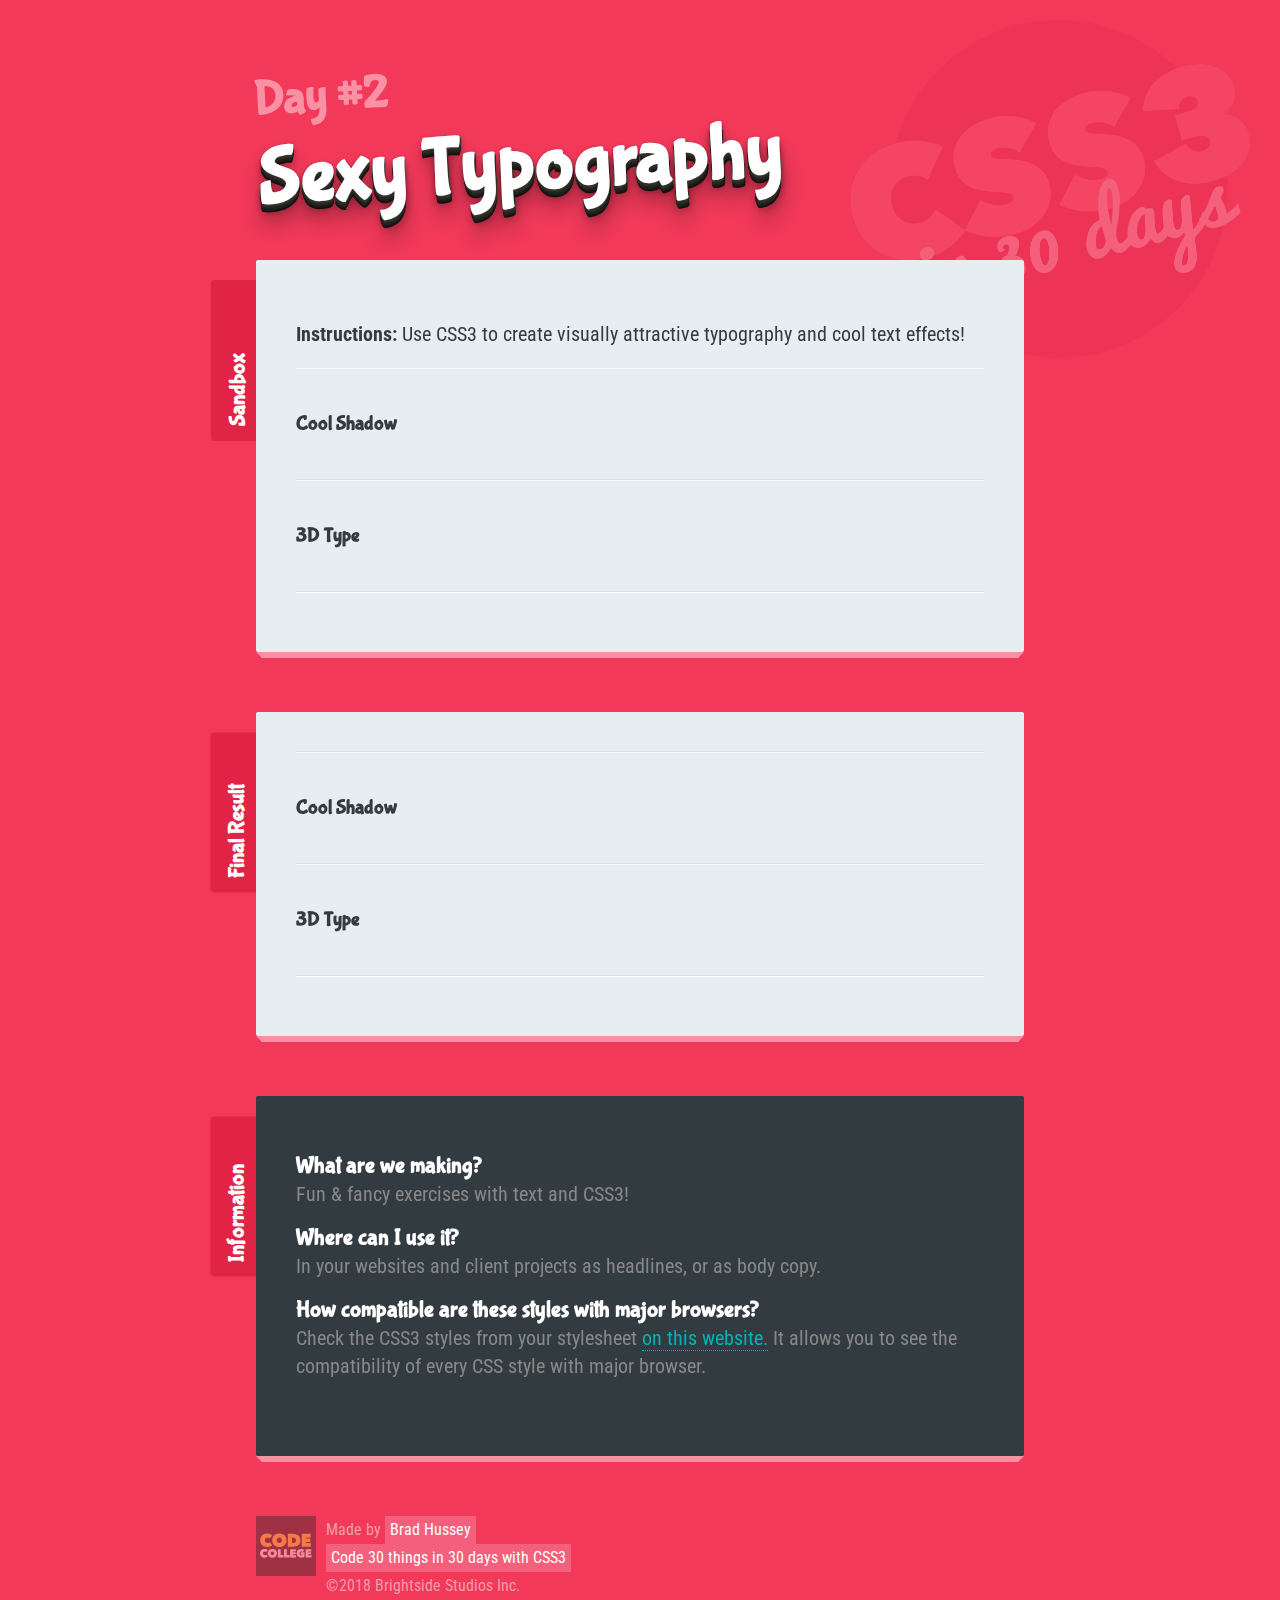
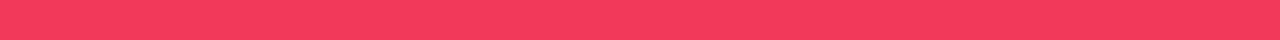
==== 2 - Sexy Typography/index.html @ b45cb70b "Day 5 - useful broken images" ====
<!--
  Message from Brad:
  Thanks for watching CSS3 in 30 Days! You're awesome.
  Want more fun design & coding courses? Check out my website.

  https://codecollege.ca
  (it's free to start)
-->

<!DOCTYPE html>
<html>
  <head>
    <meta charset="utf-8">
    <title>Sexy Typography | Code 30 Things in 30 Days with CSS3</title>

    <!-- NORMALIZE CSS -->
    <link rel="stylesheet" href="../_theme-styles/normalize.css">

    <!-- PROJECT THEME CSS -->
    <link rel="stylesheet" href="../_theme-styles/theme.css">

    <!-- FINAL PROJECT CSS (use for reference) -->
    <link rel="stylesheet" href="final.css">

    <!-- SANDBOX CSS (this is your file!) -->
    <link rel="stylesheet" href="sandbox.css">

<link href="https://fonts.googleapis.com/css?family=Bubblegum+Sans|Nova+Mono|Roboto+Condensed" rel="stylesheet">
  </head>
  <body>
    <h1><small>Day #2</small> Sexy Typography</h1>



    <div class="sandbox">
      <h2>Sandbox <small>This is where you play</small></h2>
      <div class="content">

        <p><strong>Instructions:</strong> Use CSS3 to create visually attractive typography and cool text effects!</p>

        <section>

          <h4 class="shadow-typo">Cool Shadow</h4>

        </section>

        <section>

          <h4 class="threedee-typo">3D Type</h4>

        </section>

      </div>
    </div>

    <div class="final-result">
        <h2>Final Result <small>Use this for reference!</small></h2>
        <div class="content">

          <section>

            <h4 class="final__shadow-typo">Cool Shadow</h4>

          </section>

          <section>

            <h4 class="final__threedee-typo">3D Type</h4>

          </section>

        </div>
    </div>

    <div class="info">
      <h2>Information <small>About this lesson</small></h2>
      <h3>What are we making?</h3>
      <p>Fun &amp; fancy exercises with text and CSS3!</p>

      <h3>Where can I use it?</h3>
      <p>In your websites and client projects as headlines, or as body copy.</p>

      <h3>How compatible are these styles with major browsers?</h3>
      <p>Check the CSS3 styles from your stylesheet <a href="http://caniuse.com/">on this website.</a> It allows you to see the compatibility of every CSS style with major browser.</p>
    </div>

    <footer>
      <div class="logo">
        <a href="http://codecollege.ca/" id="logo">

          <img src="../_theme-styles/img/bggray.svg" width="60px" id="logo_bg-gray">
          <img src="../_theme-styles/img/bgyellow.svg" width="60px" id="logo_bg-yellow">
          <img src="../_theme-styles/img/codecollegelogo.svg" width="60px" id="logo_codecollege">

          <!-- <img src="../_theme-styles/img/codecollegelogo.png" alt="Learn to Code at CodeCollege.ca" height="60px"> -->

        </a>
      </div>
      <div class="made-by">
        Made by <a href="http://bradhussey.ca/">Brad Hussey</a>
      </div>
      <div class="course">
        <a href="http://codecollege.ca/">Code 30 things in 30 days with CSS3</a>
      </div>
      <div class="copyright">
        &copy;2018 Brightside Studios Inc.
      </div>
    </footer>
  </body>
</html>
---- _theme-styles/theme.css ----
/* ========================================
   THEME.CSS
   These are the styles for the theme of
   the lesson.

   Course:  CSS3 in 30 Days
   Author:  Brad Hussey
   Website: codecollege.ca
   ====================================== */

body {
  font-family: 'Roboto Condensed', "Helvetica Neue", Helvetica, Arial, sans-serif;

  /* DARK PINK */
  background: #f2395a;

  /*TEAL*/
  /*background: #00B3B4;*/

  font-size: 20px;
  line-height: 28px;
  color: #323b40;
  margin: 40px 0;
}

  body::before {
    position: fixed;
    content: "";
    height: 400px;
    width: 400px;
    top: 20px;
    right: 30px;
    background: url('../_theme-styles/img/CSS30_Logo.png') no-repeat;
    background-size: 100%;
    opacity: .2;
  }


h1,h2,h3,h4,h5,h6 {
  font-family: 'Bubblegum Sans', cursive;
}

  h1 {
    width: 60%;
    max-width: 960px;
    margin: 0 auto 60px;
    transform: rotate(-3deg);
    color: white;
    text-align: left;
    font-size: 5rem;
    line-height: 5rem;
    text-shadow:  0 1px 0 hsl(52,7%,20%),
                  0 2px 0 hsl(52,7%,18%),
                  0 3px 0 hsl(52,7%,16%),
                  0 4px 0 hsl(52,7%,14%),
                  0 5px 0 hsl(52,7%,12%),
                  0 6px 0 hsl(52,7%,10%),
                  0 7px 0 hsl(52,7%,8%),
                  0 8px 0 hsl(52,7%,6%),

                  0 0 5px rgba(0,0,0,.05),
                  0 1px 3px rgba(0,0,0,.2),
                  0 3px 5px rgba(0,0,0,.2),
                  0 5px 10px rgba(0,0,0,.2),
                  0 10px 10px rgba(0,0,0,.2),
                  0 20px 20px rgba(0,0,0,.3);
  }

    h1 small {
      font-size: 3rem;
      display: block;
      color: #fa90a3;
      text-shadow: none;
    }


  h2 {
    color: white;
  }

    h2 small {
      font-weight: normal;
      font-size: 1rem;
      display: block;
      color: #323b40;
    }

  h3 small {
    font-weight: normal;
    font-family: 'Roboto Condensed', "Helvetica Neue", Helvetica, Arial, sans-serif;
    color: #888;
    display: block;
  }

  h4 {
    margin: 1rem 0
  }


a:link, a:visited {
  color: #00B3B4;
  text-decoration: none;
  border-bottom: dotted 1px #00B3B4;
}
  a:hover {
    background: #00B3B4;
    color: white;
    text-decoration: none;
  }


button {
  font-size: 1rem;
}


code {
  background: #fd6000;
  color: white;
  padding: 4px 6px;
  font-family: 'Nova Mono', monospace;
  font-size: 1rem;
  border-radius: 2px;
  box-shadow: inset 0 1px 2px #5e2400;
  display: inline-block;
}


section {
  position: relative;
  border-top: solid 1px #f9f9f9;
  border-bottom: solid 1px #ddd;
  padding: 25px 0;
}

  section:first-child::before {
    position: absolute;
    content: "";
    width: 100%;
    height: 1px;
    border-top: solid 1px #ddd;
    top: -2px;
    left: 0;
  }

  section:last-child::after {
    position: absolute;
    content: "";
    width: 100%;
    border-top: solid 1px white;
    bottom: -2px;
    left: 0;
  }

  section footer {
    margin: inherit;
    width: inherit;
    color: inherit;
    font-size: inherit;
  }

  section header,
  section article,
  section nav,
  section aside,
  section footer,
  section .logo,
  section .articles {
    background: rgba(140, 204, 231, 0.2);
    border: solid 1px rgba(140, 204, 231, 0.3);
    padding: 2%;
    margin: 0 0 2%;
    font-size: 1rem;
    box-sizing: border-box;
  }

  section ul {
    list-style: none;
    margin: 0;
    padding: 0;
  }

    section ul li {
      display: inline-block;
      margin: 0 2% 0 0;
    }


.course-files {
  text-align: center;
}


a.button-theme {
  color: white;
  font-weight: bold;
  text-transform: uppercase;
}


.button-theme {
  position: relative;
	display: inline-block;
	padding: 10px 30px;
	text-align: center;
	color: white;

	text-shadow:-1px -1px 0 #2C7982;
	background: #00B3B4;
	border:1px solid #379AA4;

	-webkit-border-radius:4px;
	-moz-border-radius:4px;
	border-radius:4px;

	-webkit-box-shadow:0 1px 0 rgba(255, 255, 255, .5) inset, 0 -1px 0 rgba(255, 255, 255, .1) inset, 0 4px 0 #338A94, 0 4px 2px rgba(0, 0, 0, .5);
	-moz-box-shadow:0 1px 0 rgba(255, 255, 255, .5) inset, 0 -1px 0 rgba(255, 255, 255, .1) inset, 0 4px 0 #338A94, 0 4px 2px rgba(0, 0, 0, .5);
	box-shadow:0 1px 0 rgba(255, 255, 255, .5) inset, 0 -1px 0 rgba(255, 255, 255, .1) inset, 0 4px 0 #338A94, 0 4px 2px rgba(0, 0, 0, .5);
}

  .button-theme::before {
  	background:#fa90a3;
  	background-image: -webkit-gradient(linear, 0% 0%, 0% 100%, from(#ef758b), to(#fa90a3));

  	-webkit-border-radius: 4px;
  	-moz-border-radius: 4px;
  	border-radius: 4px;

  	-webkit-box-shadow: 0 1px 2px rgba(0, 0, 0, .3) inset, 0 1px 0 rgba(255, 255, 255, .5);
  	-moz-box-shadow: 0 1px 2px rgba(0, 0, 0, .3) inset, 0 1px 0 rgba(255, 255, 255, .5);
  	box-shadow: 0 1px 2px rgba(0, 0, 0, .3) inset, 0 1px 0 rgba(255, 255, 255, .5);

  	position: absolute;
  	content: "";
  	left: -15px;
    right: -15px;
  	top: -14px;
    bottom: -17px;
  	z-index: -1;
  }

  .button-theme:active {
    -webkit-box-shadow:0 1px 0 rgba(255, 255, 255, .5) inset, 0 -1px 0 rgba(255, 255, 255, .1) inset, 0 2px 0 #338A94, 0 2px 2px rgba(0, 0, 0, .5);
  	-moz-box-shadow:0 1px 0 rgba(255, 255, 255, .5) inset, 0 -1px 0 rgba(255, 255, 255, .1) inset, 0 2px 0 #338A94, 0 2px 2px rgba(0, 0, 0, .5);
  	box-shadow:0 1px 0 rgba(255, 255, 255, .5) inset, 0 -1px 0 rgba(255, 255, 255, .1) inset, 0 2px 0 #338A94, 0 2px 2px rgba(0, 0, 0, .5);
  	top: 4px;
  }

  .button-theme:active::before{
  	top: -18px;
  	bottom: -13px;
  }

  .button-theme:hover {
  	background: #0bbfc0;
  }

  .button-theme small {
    display: block;
    color: #007a7b;
    text-shadow: none;
  }


.sandbox,
.final-result,
.info {
  position: relative;
  background: #e7eef1;
  width: 60%;
  max-width: 960px;
  margin: 60px auto;
  padding: 40px 40px 60px;
  box-sizing: border-box;
  border-radius: 2px;
  box-shadow: 0 12px 0 -6px #fa90a3;
}

  .sandbox::before,
  .final-result::before,
  .info::before {
    position: absolute;
    display: block;
    content: "";
    border: solid 6px transparent;
    border-right: solid 6px #fa90a3;
    border-top-width: 0px;
    background: none;
    bottom: -6px;
    left: -6px;
  }

  .sandbox::after,
  .final-result::after,
  .info::after {
    position: absolute;
    display: block;
    content: "";
    border: solid 6px transparent;
    border-top: solid 6px #fa90a3;
    border-bottom-width: 0px;
    background: none;
    right: 0;
    bottom: -6px;
  }


  .sandbox h2,
  .final-result h2,
  .info h2 {
    font-size: 1.4rem;
    display: inline-block;
    transform: rotate(-90deg);
    transition: all ease-in-out .1s;
    position: absolute;
    top: 60px;
    left: -85px;
    background: #e12345;
    margin: 0;
    line-height: 1.6rem;
    padding: 15px;
    z-index: -2;
    border-radius: 4px;
    min-width: 130px;
  }

  .sandbox:hover h2,
  .final-result:hover h2,
  .info:hover h2 {
    left: -110px;
  }

  .sandbox .button-theme,
  .final-result .button-theme {
    display: block;
    width: 80%;
    margin: 0 auto;
  }


.info {
  background: #323b40;
  color: white;
}

  .info h3 {
    margin: 1rem 0 0;
  }
  .info p {
    margin: 0 0 1rem;
    color: #888;
  }


.sticky-footer-lesson footer {
  position: relative;
  background: #e7eef1;
  padding: 40px 40px 60px;
  box-sizing: border-box;
  border-radius: 2px;
  color: #333;
}

  .sticky-footer-lesson footer a:link {
    color: #e12345;
  }

footer {
  width: 60%;
  max-width: 960px;
  margin: 0 auto;
  font-size: 1rem;
  color: #f29baa;
}

  footer a:link,
  footer a:visited {
    position: relative;
    display: inline-block;
    background: rgba(255,255,255, 0.2);
    padding: 0 5px;
    border: none;
    text-decoration: none;
    color: white;
  }
    footer a:hover {
      background: rgba(255,255,255, 0.4);
      box-shadow: -3px 3px 0 #eb2447;
      transform: rotate(-1deg);
    }

  footer .made-by, footer .course, footer .copyright {
    padding-left: 70px;
    transition: all ease 1000ms;
  }

  footer #logo {
    position: relative;
    z-index: 9;
    opacity: .4;
    float: left;
    margin-right: 15px;
    padding: 0;
    background: none;
    flex-direction: row;
    box-shadow: none;
    transition: all ease 1000ms;
  }

    footer #logo img {
      position: absolute;
      transform-style: preserve-3d;
      transition: all ease 1000ms;
    }

    footer:hover #logo_codecollege {
      width: 100px;
    }

    footer:hover #logo_bg-yellow {
      width: 80px;
      transform: translateX(-10px) translateY(10px) translateZ(-10px);
    }

    footer:hover #logo_bg-gray {
      transform: translateX(-20px) translateY(20px) translateZ(-20px);
    }

    footer:hover #logo {
      opacity: 1;
      transform: perspective(400px) rotateX(40deg) rotateY(20deg) rotateZ(-25deg) translateX(0) translateY(0px) translateZ(0);
    }

    footer:hover .made-by, footer:hover .course, footer:hover .copyright {
      padding-left: 140px;
    }
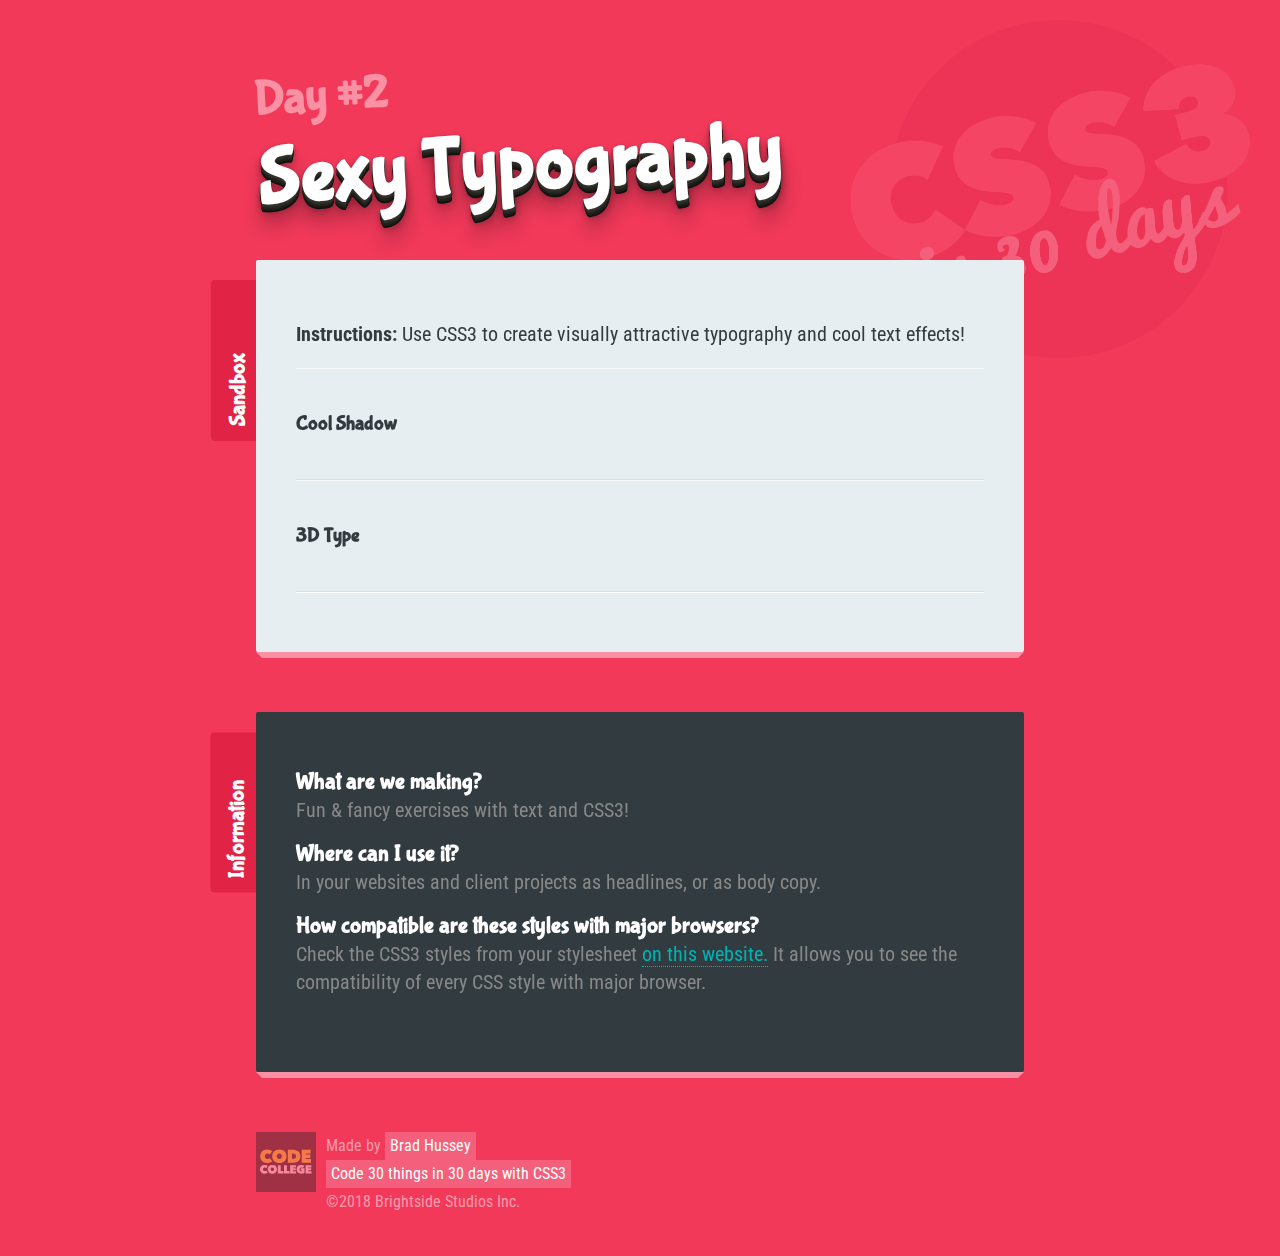
==== commit cff0272f: "Day 5 - useful broken images" ====
--- a/2 - Sexy Typography/index.html
+++ b/2 - Sexy Typography/index.html
@@ -53,25 +53,6 @@
       </div>
     </div>
 
-    <div class="final-result">
-        <h2>Final Result <small>Use this for reference!</small></h2>
-        <div class="content">
-
-          <section>
-
-            <h4 class="final__shadow-typo">Cool Shadow</h4>
-
-          </section>
-
-          <section>
-
-            <h4 class="final__threedee-typo">3D Type</h4>
-
-          </section>
-
-        </div>
-    </div>
-
     <div class="info">
       <h2>Information <small>About this lesson</small></h2>
       <h3>What are we making?</h3>
